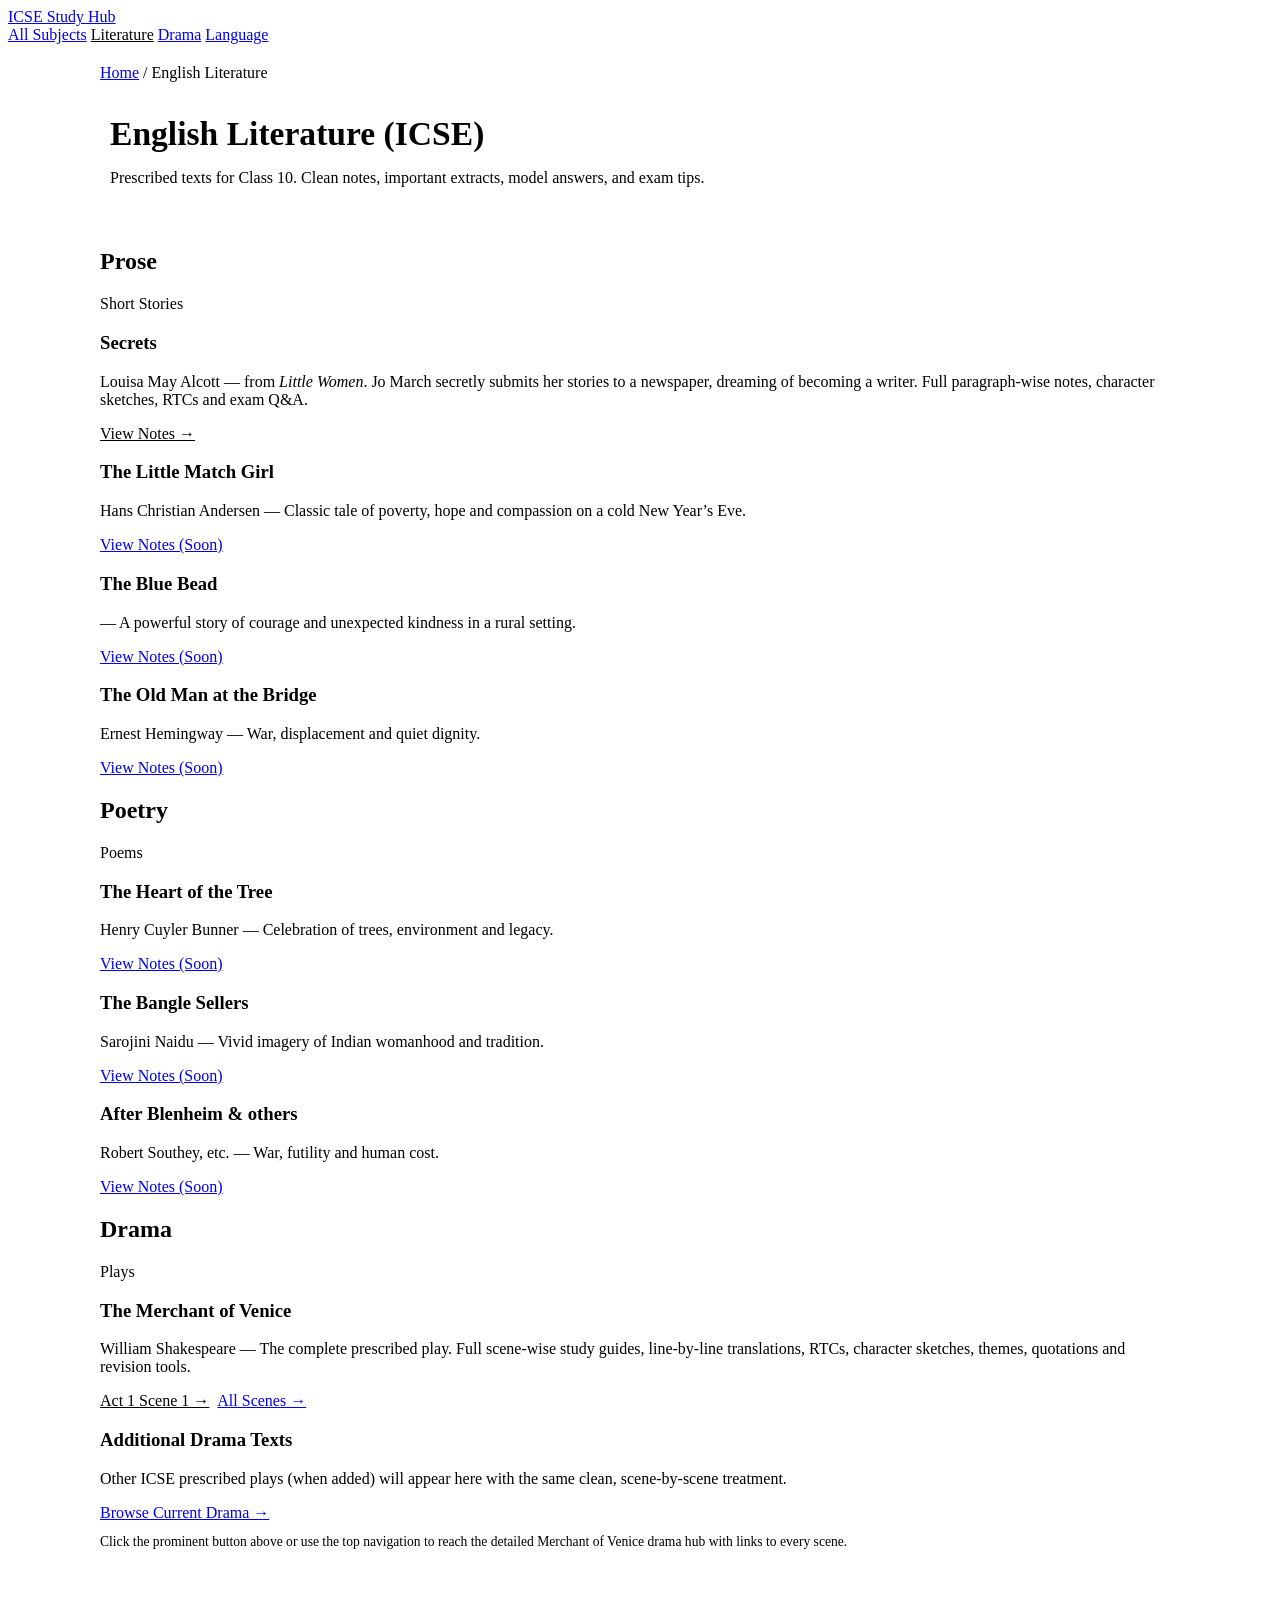
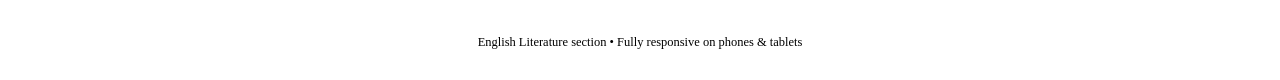
==== literature.html @ 22d66a33 "Changes 	modified:   literature.html 	new file:   secret/materials.md 	new file:   secrets.html" ====
<!DOCTYPE html>
<html lang="en">
<head>
  <meta charset="UTF-8">
  <meta name="viewport" content="width=device-width, initial-scale=1.0">
  <title>English Literature • ICSE Study Hub</title>
  <link rel="stylesheet" href="styles.css">
  <link rel="preconnect" href="https://fonts.googleapis.com">
  <link rel="preconnect" href="https://fonts.gstatic.com" crossorigin>
  <link href="https://fonts.googleapis.com/css2?family=Literata:opsz,wght@7..72,400;7..72,500;7..72,600;7..72,700&family=Playfair+Display:ital,wght@0,400;0,600;0,700;1,400&display=swap" rel="stylesheet">
</head>
<body>
  <nav class="top-nav">
    <a href="index.html" class="brand">ICSE Study Hub</a>
    <div class="links">
      <a href="index.html">All Subjects</a>
      <a href="literature.html" style="color:var(--color-primary);">Literature</a>
      <a href="drama.html">Drama</a>
      <a href="language.html">Language</a>
    </div>
  </nav>

  <main style="max-width:1080px;margin:0 auto;padding:20px 20px 50px;">
    <div class="breadcrumbs">
      <a href="index.html">Home</a> <span class="sep">/</span> <span>English Literature</span>
    </div>

    <div class="hub-hero" style="padding:10px 10px 26px;text-align:left;">
      <h1 style="font-size:2.1rem;margin-bottom:4px;">English Literature (ICSE)</h1>
      <p style="max-width:620px;">Prescribed texts for Class 10. Clean notes, important extracts, model answers, and exam tips.</p>
    </div>

    <!-- PROSE -->
    <section id="prose" class="lit-section">
      <div class="section-header">
        <h2 class="section-title">Prose</h2>
        <span class="section-badge">Short Stories</span>
      </div>
      <div class="lit-grid">
        <div class="lit-card" style="border-color:var(--color-primary); box-shadow: 0 4px 14px -2px rgba(var(--color-primary-rgb),0.12);">
          <h3>Secrets</h3>
          <p>Louisa May Alcott — from <em>Little Women</em>. Jo March secretly submits her stories to a newspaper, dreaming of becoming a writer. Full paragraph-wise notes, character sketches, RTCs and exam Q&amp;A.</p>
          <a href="secrets.html" class="action" style="background:var(--color-primary);color:var(--text-inverse);">View Notes →</a>
        </div>
        <div class="lit-card">
          <h3>The Little Match Girl</h3>
          <p>Hans Christian Andersen — Classic tale of poverty, hope and compassion on a cold New Year’s Eve.</p>
          <a href="#" class="action" onclick="alert('Prose notes coming soon. The structure is ready for fast addition of extracts, Q&amp;A and themes.'); return false;">View Notes (Soon)</a>
        </div>
        <div class="lit-card">
          <h3>The Blue Bead</h3>
          <p>— A powerful story of courage and unexpected kindness in a rural setting.</p>
          <a href="#" class="action" onclick="alert('Prose notes coming soon.'); return false;">View Notes (Soon)</a>
        </div>
        <div class="lit-card">
          <h3>The Old Man at the Bridge</h3>
          <p>Ernest Hemingway — War, displacement and quiet dignity.</p>
          <a href="#" class="action" onclick="alert('Prose notes coming soon.'); return false;">View Notes (Soon)</a>
        </div>
      </div>
    </section>

    <!-- POETRY -->
    <section id="poetry" class="lit-section">
      <div class="section-header">
        <h2 class="section-title">Poetry</h2>
        <span class="section-badge">Poems</span>
      </div>
      <div class="lit-grid">
        <div class="lit-card">
          <h3>The Heart of the Tree</h3>
          <p>Henry Cuyler Bunner — Celebration of trees, environment and legacy.</p>
          <a href="#" class="action" onclick="alert('Poetry notes (line-by-line + central idea + devices) coming soon.'); return false;">View Notes (Soon)</a>
        </div>
        <div class="lit-card">
          <h3>The Bangle Sellers</h3>
          <p>Sarojini Naidu — Vivid imagery of Indian womanhood and tradition.</p>
          <a href="#" class="action" onclick="alert('Poetry notes coming soon.'); return false;">View Notes (Soon)</a>
        </div>
        <div class="lit-card">
          <h3>After Blenheim &amp; others</h3>
          <p>Robert Southey, etc. — War, futility and human cost.</p>
          <a href="#" class="action" onclick="alert('More poems will be added.'); return false;">View Notes (Soon)</a>
        </div>
      </div>
    </section>

    <!-- DRAMA -->
    <section id="drama" class="lit-section">
      <div class="section-header">
        <h2 class="section-title">Drama</h2>
        <span class="section-badge">Plays</span>
      </div>

      <div class="lit-grid">
        <div class="lit-card" style="border-color:var(--color-primary); box-shadow: 0 4px 14px -2px rgba(var(--color-primary-rgb),0.12);">
          <h3>The Merchant of Venice</h3>
          <p>William Shakespeare — The complete prescribed play. Full scene-wise study guides, line-by-line translations, RTCs, character sketches, themes, quotations and revision tools.</p>
          <div style="display:flex;flex-wrap:wrap;gap:8px;margin-top:4px;">
            <a href="act1-scene1.html" class="action" style="background:var(--color-primary);color:var(--text-inverse);">Act 1 Scene 1 →</a>
            <a href="drama.html" class="action">All Scenes →</a>
          </div>
        </div>

        <div class="lit-card">
          <h3>Additional Drama Texts</h3>
          <p>Other ICSE prescribed plays (when added) will appear here with the same clean, scene-by-scene treatment.</p>
          <a href="drama.html" class="action">Browse Current Drama →</a>
        </div>
      </div>

      <p style="margin-top:12px;font-size:0.85rem;color:var(--text-muted);">Click the prominent button above or use the top navigation to reach the detailed Merchant of Venice drama hub with links to every scene.</p>
    </section>
  </main>

  <footer style="text-align:center;padding:22px 20px;border-top:1px solid var(--border-color);color:var(--text-muted);font-size:0.78rem;">
    English Literature section • Fully responsive on phones &amp; tablets
  </footer>

  <script src="app.js"></script>
</body>
</html>
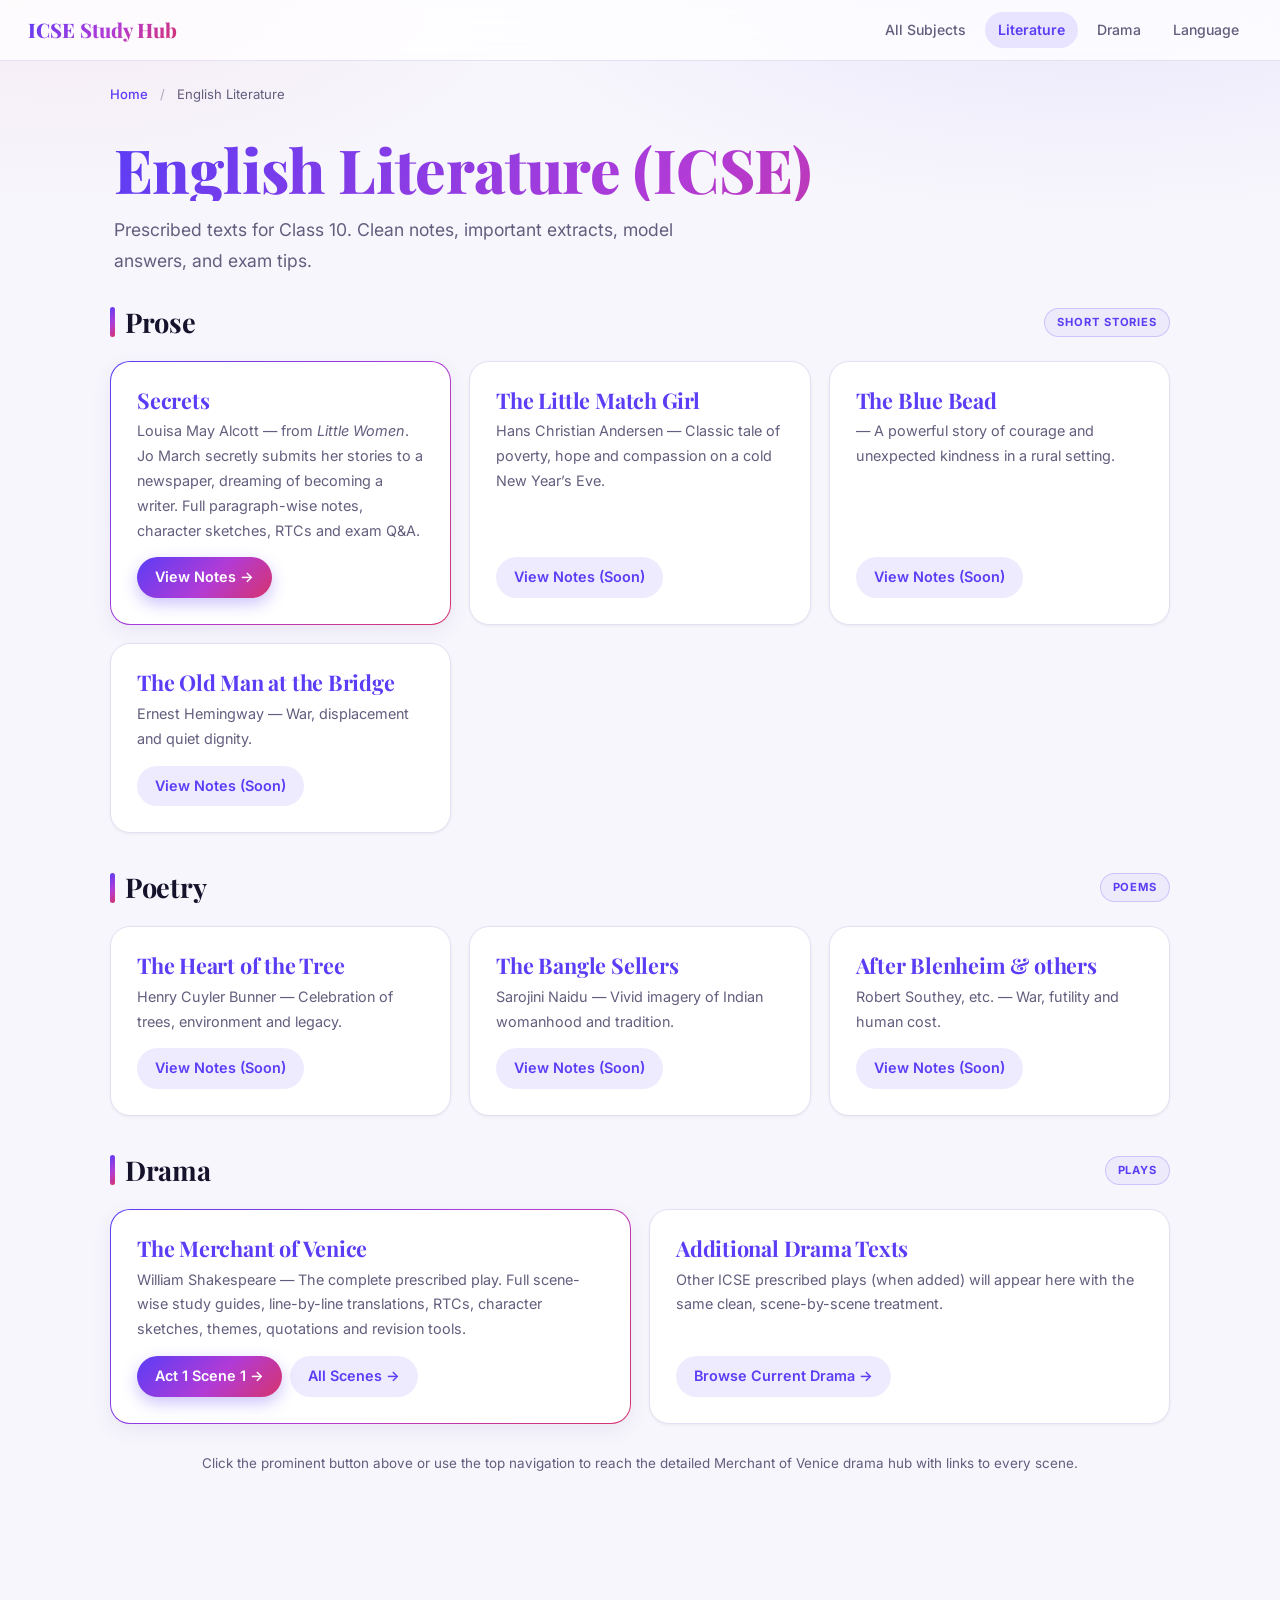
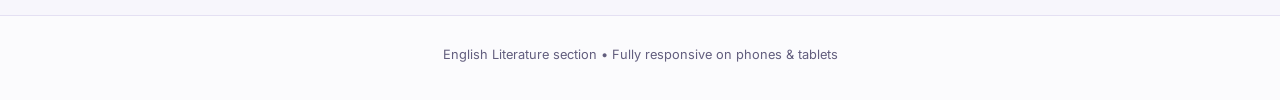
==== commit d69eba98: "Changes 	modified:   drama.html 	modified:   index.html 	modified:   literature.html 	modified:   st" ====
--- a/literature.html
+++ b/literature.html
@@ -14,20 +14,20 @@
     <a href="index.html" class="brand">ICSE Study Hub</a>
     <div class="links">
       <a href="index.html">All Subjects</a>
-      <a href="literature.html" style="color:var(--color-primary);">Literature</a>
+      <a href="literature.html" class="active">Literature</a>
       <a href="drama.html">Drama</a>
       <a href="language.html">Language</a>
     </div>
   </nav>
 
-  <main style="max-width:1080px;margin:0 auto;padding:20px 20px 50px;">
+  <main class="page-main">
     <div class="breadcrumbs">
       <a href="index.html">Home</a> <span class="sep">/</span> <span>English Literature</span>
     </div>
 
-    <div class="hub-hero" style="padding:10px 10px 26px;text-align:left;">
-      <h1 style="font-size:2.1rem;margin-bottom:4px;">English Literature (ICSE)</h1>
-      <p style="max-width:620px;">Prescribed texts for Class 10. Clean notes, important extracts, model answers, and exam tips.</p>
+    <div class="hub-hero left">
+      <h1>English Literature (ICSE)</h1>
+      <p>Prescribed texts for Class 10. Clean notes, important extracts, model answers, and exam tips.</p>
     </div>
 
     <!-- PROSE -->
@@ -37,10 +37,10 @@
         <span class="section-badge">Short Stories</span>
       </div>
       <div class="lit-grid">
-        <div class="lit-card" style="border-color:var(--color-primary); box-shadow: 0 4px 14px -2px rgba(var(--color-primary-rgb),0.12);">
+        <div class="lit-card featured">
           <h3>Secrets</h3>
           <p>Louisa May Alcott — from <em>Little Women</em>. Jo March secretly submits her stories to a newspaper, dreaming of becoming a writer. Full paragraph-wise notes, character sketches, RTCs and exam Q&amp;A.</p>
-          <a href="secrets.html" class="action" style="background:var(--color-primary);color:var(--text-inverse);">View Notes →</a>
+          <a href="secrets.html" class="action primary">View Notes →</a>
         </div>
         <div class="lit-card">
           <h3>The Little Match Girl</h3>
@@ -93,11 +93,11 @@
       </div>
 
       <div class="lit-grid">
-        <div class="lit-card" style="border-color:var(--color-primary); box-shadow: 0 4px 14px -2px rgba(var(--color-primary-rgb),0.12);">
+        <div class="lit-card featured">
           <h3>The Merchant of Venice</h3>
           <p>William Shakespeare — The complete prescribed play. Full scene-wise study guides, line-by-line translations, RTCs, character sketches, themes, quotations and revision tools.</p>
-          <div style="display:flex;flex-wrap:wrap;gap:8px;margin-top:4px;">
-            <a href="act1-scene1.html" class="action" style="background:var(--color-primary);color:var(--text-inverse);">Act 1 Scene 1 →</a>
+          <div class="lit-actions">
+            <a href="act1-scene1.html" class="action primary">Act 1 Scene 1 →</a>
             <a href="drama.html" class="action">All Scenes →</a>
           </div>
         </div>
@@ -109,11 +109,11 @@
         </div>
       </div>
 
-      <p style="margin-top:12px;font-size:0.85rem;color:var(--text-muted);">Click the prominent button above or use the top navigation to reach the detailed Merchant of Venice drama hub with links to every scene.</p>
+      <p class="fine-print">Click the prominent button above or use the top navigation to reach the detailed Merchant of Venice drama hub with links to every scene.</p>
     </section>
   </main>
 
-  <footer style="text-align:center;padding:22px 20px;border-top:1px solid var(--border-color);color:var(--text-muted);font-size:0.78rem;">
+  <footer class="site-footer">
     English Literature section • Fully responsive on phones &amp; tablets
   </footer>
 
--- a/styles.css
+++ b/styles.css
@@ -0,0 +1,2335 @@
+@import url("https://fonts.googleapis.com/css2?family=Inter:wght@400;500;600;700;800&family=Playfair+Display:ital,wght@0,600;0,700;0,800;1,500&display=swap");
+
+/* ============================================
+   ICSE STUDY HUB - Shared Design System
+   Mobile + Tablet First Responsive
+   ============================================ */
+
+:root {
+  /* Jazz Theme (Default) — ink + electric indigo, magenta & amber accents */
+  --bg-app: #f7f6fc;
+  --bg-sidebar: #ffffff;
+  --bg-card: #ffffff;
+  --bg-card-hover: #f1eefc;
+  --bg-input: #ffffff;
+
+  --color-primary: #5b3df5;
+  --color-primary-rgb: 91, 61, 245;
+  --color-secondary: #d6336c;
+  --color-secondary-rgb: 214, 51, 108;
+  --color-accent: #f59e0b;
+  --color-success: #10b981;
+  --color-danger: #ef4444;
+
+  --text-main: #15122b;
+  --text-muted: #625e7e;
+  --text-inverse: #ffffff;
+
+  --border-color: #e4e0f3;
+  --border-focus: #5b3df5;
+  --tag-bg: rgba(91, 61, 245, 0.06);
+  --hero-gradient-1: #5b3df5;
+  --hero-gradient-2: #d6336c;
+  --hero-gradient-3: #f59e0b;
+  --brand-gradient: linear-gradient(135deg, #5b3df5 0%, #b23bd6 55%, #d6336c 100%);
+  --video-bg: #000000;
+
+  --shadow-sm: 0 1px 3px rgba(21, 18, 43, 0.06);
+  --shadow-md: 0 6px 20px rgba(60, 40, 140, 0.08);
+  --shadow-lg: 0 18px 40px rgba(60, 40, 140, 0.16);
+  --transition-base: all 0.25s cubic-bezier(0.4, 0, 0.2, 1);
+
+  --font-serif: 'Playfair Display', Georgia, 'Times New Roman', serif;
+  --font-sans: 'Inter', -apple-system, BlinkMacSystemFont, 'Segoe UI', Roboto, Helvetica, Arial, sans-serif;
+}
+
+/* Dark Theme (optional toggle) */
+body.dark-theme {
+  --bg-app: #0d0b1e;
+  --bg-sidebar: #13102b;
+  --bg-card: #17133a;
+  --bg-card-hover: #211c4d;
+  --bg-input: #0d0b1e;
+
+  --color-primary: #a78bfa;
+  --color-primary-rgb: 167, 139, 250;
+  --color-secondary: #f472b6;
+  --color-secondary-rgb: 244, 114, 182;
+  --color-accent: #fbbf24;
+  --color-success: #34d399;
+  --color-danger: #f87171;
+
+  --text-main: #f1eeff;
+  --text-muted: #a49fc4;
+  --text-inverse: #0d0b1e;
+
+  --border-color: #2c2660;
+  --border-focus: #a78bfa;
+  --tag-bg: rgba(167, 139, 250, 0.08);
+  --hero-gradient-1: #a78bfa;
+  --hero-gradient-2: #f472b6;
+  --hero-gradient-3: #fbbf24;
+  --brand-gradient: linear-gradient(135deg, #8b5cf6 0%, #d946ef 55%, #f472b6 100%);
+  --video-bg: #05040f;
+
+  --shadow-md: 0 6px 22px rgba(0, 0, 0, 0.35);
+  --shadow-lg: 0 18px 44px rgba(0, 0, 0, 0.5);
+}
+
+/* Paperwhite reading refinements (light mode) */
+body:not(.dark-theme) {
+  line-height: 1.72;
+  -webkit-font-smoothing: antialiased;
+  text-rendering: optimizeLegibility;
+}
+
+body:not(.dark-theme) .hero-banner {
+  background: var(--bg-card);
+  box-shadow: none;
+}
+
+body:not(.dark-theme) .hero-banner h1,
+body:not(.dark-theme) .hub-hero h1 {
+  background: none !important;
+  -webkit-text-fill-color: var(--text-main) !important;
+  color: var(--text-main) !important;
+}
+
+body:not(.dark-theme) .card {
+  box-shadow: none;
+}
+
+body:not(.dark-theme) .card:hover {
+  transform: none;
+  box-shadow: none;
+  border-color: var(--border-color);
+}
+
+body:not(.dark-theme) .qa-answer {
+  border-left-color: rgba(var(--color-primary-rgb), 0.35);
+}
+
+body:not(.dark-theme) .analysis-box {
+  background-color: var(--tag-bg);
+  border-color: var(--border-color);
+}
+
+body:not(.dark-theme) .analysis-title {
+  color: var(--color-primary);
+}
+
+body:not(.dark-theme) .progress-bar-fill {
+  background: var(--color-primary);
+}
+
+body:not(.dark-theme) mark.search-match {
+  background: rgba(var(--color-primary-rgb), 0.18);
+  color: var(--text-main);
+  padding: 0 2px;
+  border-radius: 2px;
+}
+
+body:not(.dark-theme) .theme-card:hover,
+body:not(.dark-theme) .subject-card:hover,
+body:not(.dark-theme) .lit-card:hover {
+  transform: none;
+  box-shadow: none;
+  border-color: rgba(var(--color-primary-rgb), 0.35);
+}
+
+/* BASE LAYOUT */
+*, *::before, *::after {
+  box-sizing: border-box;
+}
+
+* {
+  margin: 0;
+  padding: 0;
+}
+
+html, body {
+  scroll-behavior: smooth;
+}
+
+body {
+  background-color: var(--bg-app);
+  color: var(--text-main);
+  font-family: var(--font-sans);
+  line-height: 1.6;
+  min-height: 100vh;
+  transition: var(--transition-base);
+  overflow-x: hidden;
+}
+
+/* TYPOGRAPHY */
+h1, h2, h3, h4 {
+  font-family: var(--font-serif);
+  line-height: 1.2;
+}
+
+/* SIDEBAR (used on content-heavy pages) */
+aside {
+  width: 280px;
+  background-color: var(--bg-sidebar);
+  border-right: 1px solid var(--border-color);
+  display: flex;
+  flex-direction: column;
+  position: fixed;
+  top: 0;
+  bottom: 0;
+  left: 0;
+  z-index: 100;
+  transition: transform 0.3s ease, box-shadow 0.3s ease;
+}
+
+.sidebar-header {
+  padding: 20px 20px;
+  border-bottom: 1px solid var(--border-color);
+  display: flex;
+  flex-direction: column;
+  gap: 6px;
+}
+
+.sidebar-brand {
+  font-family: var(--font-serif);
+  font-size: 1.15rem;
+  font-weight: 700;
+  color: var(--color-primary);
+  text-decoration: none;
+  display: flex;
+  align-items: center;
+  gap: 8px;
+}
+
+.sidebar-subtitle {
+  font-size: 0.7rem;
+  text-transform: uppercase;
+  letter-spacing: 0.06em;
+  color: var(--text-muted);
+  font-weight: 600;
+}
+
+.nav-list {
+  list-style: none;
+  padding: 14px;
+  display: flex;
+  flex-direction: column;
+  gap: 3px;
+  overflow-y: auto;
+  flex: 1;
+}
+
+.nav-item a {
+  display: flex;
+  align-items: center;
+  gap: 11px;
+  padding: 10px 12px;
+  border-radius: 8px;
+  color: var(--text-muted);
+  text-decoration: none;
+  font-size: 0.88rem;
+  font-weight: 500;
+  transition: var(--transition-base);
+}
+
+.nav-item a:hover {
+  background-color: var(--bg-card-hover);
+  color: var(--text-main);
+}
+
+.nav-item.active a {
+  background-color: rgba(var(--color-primary-rgb), 0.14);
+  color: var(--color-primary);
+  font-weight: 600;
+}
+
+.nav-icon {
+  width: 17px;
+  height: 17px;
+  stroke-width: 2;
+  flex-shrink: 0;
+}
+
+/* MAIN CONTENT AREA */
+.app-container {
+  margin-left: 280px;
+  flex: 1;
+  display: flex;
+  flex-direction: column;
+  min-width: 0;
+}
+
+header {
+  position: sticky;
+  top: 0;
+  background-color: var(--bg-app);
+  backdrop-filter: blur(12px);
+  -webkit-backdrop-filter: blur(12px);
+  border-bottom: 1px solid var(--border-color);
+  padding: 14px 28px;
+  display: flex;
+  justify-content: space-between;
+  align-items: center;
+  z-index: 90;
+  transition: var(--transition-base);
+}
+
+.header-actions {
+  display: flex;
+  align-items: center;
+  gap: 14px;
+  width: 100%;
+  max-width: 820px;
+}
+
+.search-box {
+  position: relative;
+  flex: 1;
+}
+
+.search-input {
+  width: 100%;
+  padding: 9px 14px 9px 38px;
+  border-radius: 8px;
+  border: 1px solid var(--border-color);
+  background-color: var(--bg-input);
+  color: var(--text-main);
+  font-family: var(--font-sans);
+  font-size: 0.88rem;
+  outline: none;
+  transition: var(--transition-base);
+}
+
+.search-input:focus {
+  border-color: var(--border-focus);
+  box-shadow: 0 0 0 2px rgba(var(--color-primary-rgb), 0.18);
+}
+
+.search-icon {
+  position: absolute;
+  left: 12px;
+  top: 50%;
+  transform: translateY(-50%);
+  width: 15px;
+  height: 15px;
+  color: var(--text-muted);
+  pointer-events: none;
+}
+
+.header-controls {
+  display: flex;
+  gap: 6px;
+  align-items: center;
+}
+
+.btn-control {
+  background-color: var(--bg-card);
+  border: 1px solid var(--border-color);
+  color: var(--text-main);
+  border-radius: 8px;
+  width: 38px;
+  height: 38px;
+  display: flex;
+  align-items: center;
+  justify-content: center;
+  cursor: pointer;
+  transition: var(--transition-base);
+  position: relative;
+}
+
+.btn-control:hover {
+  background-color: var(--bg-card-hover);
+  border-color: var(--color-primary);
+  color: var(--color-primary);
+}
+
+.btn-control svg {
+  width: 19px;
+  height: 19px;
+}
+
+main {
+  padding: 28px 32px;
+  max-width: 1080px;
+  margin: 0 auto;
+  width: 100%;
+}
+
+section {
+  margin-bottom: 52px;
+  scroll-margin-top: 90px;
+}
+
+.section-header {
+  margin-bottom: 18px;
+  border-bottom: 2px solid var(--border-color);
+  padding-bottom: 9px;
+  display: flex;
+  justify-content: space-between;
+  align-items: flex-end;
+  flex-wrap: wrap;
+  gap: 8px;
+}
+
+.section-title {
+  font-family: var(--font-serif);
+  font-size: 1.55rem;
+  font-weight: 700;
+  color: var(--text-main);
+  display: flex;
+  align-items: center;
+  gap: 10px;
+}
+
+.section-badge {
+  font-size: 0.7rem;
+  text-transform: uppercase;
+  letter-spacing: 0.05em;
+  background: rgba(var(--color-primary-rgb), 0.13);
+  color: var(--color-primary);
+  padding: 3px 9px;
+  border-radius: 9999px;
+  font-weight: 700;
+  white-space: nowrap;
+}
+
+/* CARDS & LAYOUT BLOCKS */
+.card {
+  background-color: var(--bg-card);
+  border: 1px solid var(--border-color);
+  border-radius: 18px;
+  padding: 22px;
+  margin-bottom: 18px;
+  box-shadow: var(--shadow-md);
+  transition: var(--transition-base);
+}
+
+.card:hover {
+  box-shadow: var(--shadow-lg);
+  transform: translateY(-1px);
+  border-color: rgba(var(--color-primary-rgb), 0.28);
+}
+
+/* HERO BANNER */
+.hero-banner {
+  background: linear-gradient(135deg, rgba(var(--color-primary-rgb), 0.1), rgba(var(--color-secondary-rgb), 0.08));
+  border: 1px solid var(--border-color);
+  border-radius: 20px;
+  padding: 38px 28px;
+  text-align: center;
+  margin-bottom: 32px;
+  box-shadow: var(--shadow-lg);
+}
+
+body.dark-theme .hero-banner {
+  background: linear-gradient(135deg, rgba(49, 46, 129, 0.25), rgba(26, 35, 50, 0.5));
+}
+
+.hero-banner h1 {
+  font-family: var(--font-serif);
+  font-size: 2.65rem;
+  margin-bottom: 8px;
+  background: linear-gradient(90deg, var(--hero-gradient-1), var(--hero-gradient-2), var(--hero-gradient-3));
+  -webkit-background-clip: text;
+  -webkit-text-fill-color: transparent;
+  background-clip: text;
+  line-height: 1.15;
+}
+
+.hero-banner p {
+  font-size: 1.05rem;
+  color: var(--text-muted);
+  max-width: 560px;
+  margin: 0 auto;
+}
+
+.hero-meta {
+  display: flex;
+  justify-content: center;
+  gap: 16px;
+  margin-top: 18px;
+  flex-wrap: wrap;
+}
+
+.meta-tag {
+  background: var(--tag-bg);
+  border: 1px solid var(--border-color);
+  padding: 5px 13px;
+  border-radius: 9999px;
+  font-size: 0.82rem;
+  display: flex;
+  align-items: center;
+  gap: 6px;
+  color: var(--text-muted);
+}
+
+.meta-tag strong { color: var(--text-main); }
+
+/* BREADCRUMBS */
+.breadcrumbs {
+  display: flex;
+  align-items: center;
+  gap: 6px;
+  font-size: 0.82rem;
+  color: var(--text-muted);
+  margin-bottom: 16px;
+  flex-wrap: wrap;
+}
+
+.breadcrumbs a {
+  color: var(--text-muted);
+  text-decoration: none;
+  transition: color 0.2s;
+}
+
+.breadcrumbs a:hover {
+  color: var(--color-primary);
+}
+
+.breadcrumbs .sep { opacity: 0.6; }
+
+/* RTC LAYOUT */
+.rtc-layout {
+  display: grid;
+  grid-template-columns: 1.05fr 1.95fr;
+  gap: 20px;
+  margin-bottom: 24px;
+}
+
+/* EXTRACT / QUOTE BOX */
+.extract-scroll {
+  background: linear-gradient(135deg, rgba(var(--color-primary-rgb), 0.04), rgba(var(--color-primary-rgb), 0.07));
+  border: 1px dashed rgba(var(--color-primary-rgb), 0.38);
+  border-radius: 11px;
+  padding: 18px;
+  position: relative;
+}
+
+.extract-scroll::before {
+  content: '';
+  position: absolute;
+  top: 0; bottom: 0; left: 0;
+  width: 3.5px;
+  background: var(--color-primary);
+  border-top-left-radius: 11px;
+  border-bottom-left-radius: 11px;
+}
+
+.speaker-badge {
+  background: var(--color-primary);
+  color: var(--text-inverse);
+  font-size: 0.68rem;
+  font-weight: 700;
+  padding: 1px 7px;
+  border-radius: 4px;
+  display: inline-block;
+  margin-bottom: 9px;
+  letter-spacing: 0.04em;
+}
+
+.quote-content {
+  font-family: var(--font-serif);
+  font-size: 1.02rem;
+  font-style: italic;
+  color: var(--text-main);
+  white-space: pre-line;
+  line-height: 1.55;
+}
+
+/* Q&A CARDS */
+.qa-group {
+  display: flex;
+  flex-direction: column;
+  gap: 12px;
+}
+
+.qa-card {
+  border: 1px solid var(--border-color);
+  border-radius: 10px;
+  background-color: var(--bg-card);
+  overflow: hidden;
+  transition: var(--transition-base);
+}
+
+.qa-header {
+  padding: 13px 16px;
+  display: flex;
+  justify-content: space-between;
+  align-items: center;
+  cursor: pointer;
+  user-select: none;
+  background-color: rgba(255, 255, 255, 0.01);
+  transition: var(--transition-base);
+}
+
+.qa-header:hover { background-color: var(--bg-card-hover); }
+
+.qa-question {
+  font-weight: 600;
+  font-size: 0.9rem;
+  display: flex;
+  align-items: flex-start;
+  gap: 9px;
+  padding-right: 8px;
+}
+
+.qa-label {
+  color: var(--color-primary);
+  font-weight: 700;
+  min-width: 17px;
+}
+
+.qa-toggle-icon {
+  width: 16px;
+  height: 16px;
+  flex-shrink: 0;
+  transition: transform 0.3s ease;
+  color: var(--text-muted);
+}
+
+.qa-card.open .qa-toggle-icon {
+  transform: rotate(180deg);
+  color: var(--color-primary);
+}
+
+.qa-answer-container {
+  max-height: 0;
+  overflow: hidden;
+  transition: max-height 0.32s cubic-bezier(0.4, 0, 0.2, 1);
+  border-top: 0px solid var(--border-color);
+}
+
+.qa-card.open .qa-answer-container {
+  max-height: 620px;
+  border-top-width: 1px;
+}
+
+.qa-answer {
+  padding: 15px 16px;
+  font-size: 0.9rem;
+  color: var(--text-main);
+  background-color: var(--tag-bg);
+  border-left: 3px solid var(--color-success);
+}
+
+/* ANALYSIS BOX */
+.analysis-box {
+  margin-top: 14px;
+  background-color: rgba(var(--color-secondary-rgb), 0.06);
+  border: 1px solid rgba(var(--color-secondary-rgb), 0.18);
+  border-radius: 10px;
+  padding: 15px 17px;
+}
+
+.analysis-title {
+  font-family: var(--font-serif);
+  font-size: 0.98rem;
+  font-weight: 600;
+  color: var(--color-secondary);
+  margin-bottom: 6px;
+  display: flex;
+  align-items: center;
+  gap: 6px;
+}
+
+.analysis-text {
+  font-size: 0.86rem;
+  color: var(--text-muted);
+  line-height: 1.55;
+}
+
+.analysis-text.overview-rich p {
+  font-size: 0.9rem;
+  line-height: 1.7;
+  color: var(--text-muted);
+}
+
+.analysis-text.overview-rich p + p {
+  margin-top: 12px;
+}
+
+/* TABLES */
+.table-responsive {
+  overflow-x: auto;
+  margin-top: 12px;
+  border-radius: 10px;
+  border: 1px solid var(--border-color);
+}
+
+.custom-table {
+  width: 100%;
+  border-collapse: collapse;
+  text-align: left;
+  font-size: 0.9rem;
+}
+
+.custom-table th {
+  background-color: var(--bg-sidebar);
+  padding: 12px 14px;
+  font-weight: 600;
+  border-bottom: 2px solid var(--border-color);
+  color: var(--color-primary);
+  white-space: nowrap;
+}
+
+.custom-table td {
+  padding: 11px 14px;
+  border-bottom: 1px solid var(--border-color);
+  vertical-align: top;
+}
+
+.custom-table tr:last-child td { border-bottom: none; }
+.custom-table tbody tr:hover { background-color: var(--bg-card-hover); }
+
+.aspect-badge { font-weight: 600; color: var(--text-main); }
+
+/* CHARACTER PROFILES */
+.character-container {
+  display: grid;
+  grid-template-columns: 1fr 1fr;
+  gap: 22px;
+  margin-top: 12px;
+}
+
+.char-profile {
+  background: var(--bg-card);
+  border: 1px solid var(--border-color);
+  border-radius: 14px;
+  overflow: hidden;
+  display: flex;
+  flex-direction: column;
+  box-shadow: var(--shadow-md);
+}
+
+.char-header {
+  padding: 18px;
+  background: linear-gradient(135deg, rgba(var(--color-primary-rgb), 0.09), rgba(var(--color-primary-rgb), 0.01));
+  border-bottom: 1px solid var(--border-color);
+  display: flex;
+  align-items: center;
+  gap: 13px;
+}
+
+.char-avatar {
+  width: 46px;
+  height: 46px;
+  border-radius: 50%;
+  background-color: rgba(var(--color-primary-rgb), 0.18);
+  border: 2px solid var(--color-primary);
+  display: flex;
+  align-items: center;
+  justify-content: center;
+  font-family: var(--font-serif);
+  font-size: 1.35rem;
+  font-weight: bold;
+  color: var(--color-primary);
+  flex-shrink: 0;
+}
+
+.char-title {
+  font-family: var(--font-serif);
+  font-size: 1.22rem;
+  font-weight: 700;
+}
+
+.char-subtitle {
+  font-size: 0.68rem;
+  color: var(--text-muted);
+  text-transform: uppercase;
+  letter-spacing: 0.05em;
+}
+
+.char-body {
+  padding: 17px 18px;
+  flex: 1;
+  display: flex;
+  flex-direction: column;
+  gap: 12px;
+}
+
+.trait-list {
+  display: flex;
+  flex-wrap: wrap;
+  gap: 5px;
+}
+
+.trait-tag {
+  background: var(--tag-bg);
+  border: 1px solid var(--border-color);
+  padding: 2px 8px;
+  border-radius: 5px;
+  font-size: 0.74rem;
+  font-weight: 500;
+}
+
+.char-desc {
+  font-size: 0.88rem;
+  color: var(--text-main);
+  line-height: 1.55;
+}
+
+/* THEMES GRID */
+.themes-grid {
+  display: grid;
+  grid-template-columns: repeat(auto-fill, minmax(240px, 1fr));
+  gap: 16px;
+  margin-top: 12px;
+}
+
+.theme-card {
+  padding: 18px;
+  border-radius: 13px;
+  background-color: var(--bg-card);
+  border: 1px solid var(--border-color);
+  transition: var(--transition-base);
+}
+
+.theme-card:hover {
+  border-color: var(--color-secondary);
+  transform: translateY(-3px);
+}
+
+.theme-icon-container {
+  width: 38px;
+  height: 38px;
+  border-radius: 9px;
+  background-color: rgba(var(--color-primary-rgb), 0.1);
+  border: 1px solid rgba(var(--color-primary-rgb), 0.2);
+  display: flex;
+  align-items: center;
+  justify-content: center;
+  margin-bottom: 12px;
+  color: var(--color-secondary);
+}
+
+.theme-title {
+  font-family: var(--font-serif);
+  font-size: 1.08rem;
+  font-weight: 600;
+  margin-bottom: 6px;
+}
+
+.theme-text {
+  font-size: 0.85rem;
+  color: var(--text-muted);
+  line-height: 1.5;
+}
+
+/* QUOTE CARDS */
+.quote-card {
+  border-left: 4px solid var(--color-primary);
+  padding-left: 18px;
+  margin-bottom: 22px;
+  background: linear-gradient(90deg, rgba(var(--color-primary-rgb), 0.025), transparent);
+}
+
+.quote-text {
+  font-family: var(--font-serif);
+  font-size: 1.1rem;
+  font-style: italic;
+  line-height: 1.45;
+  margin-bottom: 9px;
+  color: var(--text-main);
+}
+
+.quote-analysis-toggle {
+  background: none;
+  border: none;
+  color: var(--color-primary);
+  font-weight: 600;
+  font-size: 0.78rem;
+  cursor: pointer;
+  display: flex;
+  align-items: center;
+  gap: 5px;
+  padding: 0;
+  transition: var(--transition-base);
+}
+
+.quote-analysis-toggle:hover { text-decoration: underline; }
+
+.quote-analysis-container {
+  max-height: 0;
+  overflow: hidden;
+  transition: max-height 0.28s ease;
+}
+
+.quote-analysis-container.open { max-height: 240px; }
+
+/* LINE-BY-LINE STUDY (scene pages) */
+.lit-section-block {
+  margin-bottom: 16px;
+  border: 1px solid var(--border-color);
+  border-radius: 12px;
+  overflow: hidden;
+  background: var(--bg-card);
+  transition: var(--transition-base);
+}
+
+.section-header-row {
+  display: flex;
+  align-items: stretch;
+  gap: 0;
+  border-bottom: 1px solid transparent;
+}
+
+.read-aloud-controls {
+  display: flex;
+  align-items: center;
+  gap: 4px;
+  padding: 8px 12px 8px 0;
+  flex-shrink: 0;
+  border-left: 1px solid var(--border-color);
+  background: linear-gradient(135deg, rgba(var(--color-primary-rgb), 0.04), transparent);
+}
+
+.read-btn {
+  display: inline-flex;
+  align-items: center;
+  gap: 4px;
+  padding: 5px 8px;
+  font-size: 0.68rem;
+  font-weight: 600;
+  letter-spacing: 0.02em;
+  color: var(--text-muted);
+  background: var(--bg-app);
+  border: 1px solid var(--border-color);
+  border-radius: 6px;
+  cursor: pointer;
+  transition: var(--transition-base);
+  white-space: nowrap;
+}
+
+.read-btn svg {
+  width: 12px;
+  height: 12px;
+  flex-shrink: 0;
+}
+
+.read-btn:hover {
+  color: var(--color-primary);
+  border-color: rgba(var(--color-primary-rgb), 0.45);
+  background: rgba(var(--color-primary-rgb), 0.08);
+}
+
+.read-btn.active {
+  color: var(--color-primary);
+  border-color: var(--color-primary);
+  background: rgba(var(--color-primary-rgb), 0.14);
+}
+
+.read-stop-btn {
+  display: none;
+  align-items: center;
+  justify-content: center;
+  width: 28px;
+  height: 28px;
+  padding: 0;
+  color: var(--color-danger);
+  background: rgba(201, 123, 111, 0.1);
+  border: 1px solid rgba(201, 123, 111, 0.35);
+  border-radius: 6px;
+  cursor: pointer;
+  transition: var(--transition-base);
+}
+
+.read-stop-btn svg {
+  width: 14px;
+  height: 14px;
+}
+
+.read-stop-btn.visible {
+  display: inline-flex;
+}
+
+.read-stop-btn:hover {
+  background: rgba(201, 123, 111, 0.18);
+  border-color: var(--color-danger);
+}
+
+.lit-section-block:hover {
+  border-color: rgba(var(--color-primary-rgb), 0.35);
+  box-shadow: var(--shadow-md);
+}
+
+.section-toggle {
+  flex: 1;
+  min-width: 0;
+  display: flex;
+  align-items: center;
+  justify-content: space-between;
+  gap: 14px;
+  padding: 16px 20px;
+  background: linear-gradient(135deg, rgba(var(--color-primary-rgb), 0.08), transparent);
+  border: none;
+  cursor: pointer;
+  text-align: left;
+  color: var(--text-main);
+  transition: var(--transition-base);
+}
+
+.section-toggle:hover {
+  background: linear-gradient(135deg, rgba(var(--color-primary-rgb), 0.14), transparent);
+}
+
+.section-toggle-text {
+  display: flex;
+  flex-direction: column;
+  gap: 4px;
+  min-width: 0;
+}
+
+.section-num {
+  font-size: 0.68rem;
+  font-weight: 700;
+  text-transform: uppercase;
+  letter-spacing: 0.08em;
+  color: var(--color-primary);
+}
+
+.section-toggle-title {
+  font-family: var(--font-serif);
+  font-size: 1.1rem;
+  font-weight: 600;
+  line-height: 1.3;
+}
+
+.section-toggle-icon {
+  width: 20px;
+  height: 20px;
+  flex-shrink: 0;
+  color: var(--text-muted);
+  transition: transform 0.25s ease;
+}
+
+.section-toggle.collapsed .section-toggle-icon {
+  transform: rotate(-90deg);
+}
+
+.section-body {
+  max-height: 0;
+  overflow: hidden;
+  transition: max-height 0.4s ease;
+}
+
+.section-body.open {
+  max-height: 8000px;
+}
+
+.section-body > .analysis-box,
+.section-body > .line-pairs {
+  padding: 0 20px 20px;
+}
+
+.line-pairs {
+  display: flex;
+  flex-direction: column;
+  gap: 10px;
+}
+
+.line-pair {
+  padding: 14px 16px;
+  border-radius: 9px;
+  border: 1px solid var(--border-color);
+  background: var(--bg-app);
+  transition: var(--transition-base);
+}
+
+.line-pair .speaker-badge {
+  margin-bottom: 8px;
+}
+
+.line-pair .speaker-badge.stage-direction {
+  background: rgba(var(--color-secondary-rgb), 0.14);
+  color: var(--color-secondary);
+}
+
+/* SCENE VIDEO GUIDE */
+.video-guide-card {
+  overflow: hidden;
+}
+
+.video-player-wrap {
+  border-radius: 12px;
+  overflow: hidden;
+  border: 1px solid var(--border-color);
+  background: var(--video-bg);
+  box-shadow: var(--shadow-md);
+}
+
+.scene-video-player {
+  display: block;
+  width: 100%;
+  max-height: 520px;
+  aspect-ratio: 16 / 9;
+  object-fit: contain;
+  background: var(--video-bg);
+}
+
+.line-pair:hover {
+  border-color: rgba(var(--color-primary-rgb), 0.3);
+  background: var(--bg-card-hover);
+}
+
+.line-original {
+  font-family: var(--font-serif);
+  font-size: 1.02rem;
+  font-style: italic;
+  line-height: 1.55;
+  color: var(--text-main);
+  margin-bottom: 8px;
+}
+
+.line-translation {
+  font-size: 0.9rem;
+  line-height: 1.55;
+  color: var(--text-muted);
+  padding-left: 14px;
+  border-left: 3px solid rgba(var(--color-primary-rgb), 0.45);
+}
+
+.quote-analysis {
+  margin-top: 9px;
+  padding: 12px;
+  border-radius: 7px;
+  background-color: var(--bg-card);
+  border: 1px solid var(--border-color);
+  font-size: 0.84rem;
+  color: var(--text-muted);
+}
+
+/* TIPS + CHECKLISTS */
+.tips-layout {
+  display: grid;
+  grid-template-columns: 1fr 1fr;
+  gap: 22px;
+}
+
+.tips-box {
+  border: 1px solid var(--border-color);
+  border-radius: 13px;
+  padding: 18px;
+  background: var(--bg-card);
+}
+
+.tips-list {
+  list-style: none;
+  display: flex;
+  flex-direction: column;
+  gap: 12px;
+}
+
+.tips-item {
+  display: flex;
+  gap: 13px;
+  font-size: 0.88rem;
+}
+
+.tip-number {
+  width: 22px;
+  height: 22px;
+  border-radius: 50%;
+  background-color: rgba(var(--color-primary-rgb), 0.13);
+  color: var(--color-primary);
+  font-weight: 700;
+  display: flex;
+  align-items: center;
+  justify-content: center;
+  flex-shrink: 0;
+  font-size: 0.72rem;
+}
+
+.revision-progress-container { margin-bottom: 14px; }
+
+.progress-bar-bg {
+  background-color: var(--bg-input);
+  border: 1px solid var(--border-color);
+  height: 8px;
+  border-radius: 9999px;
+  overflow: hidden;
+  margin-top: 6px;
+}
+
+.progress-bar-fill {
+  background: linear-gradient(90deg, var(--color-primary), var(--color-success));
+  height: 100%;
+  width: 0%;
+  border-radius: 9999px;
+  transition: width 0.35s cubic-bezier(0.4, 0, 0.2, 1);
+}
+
+.progress-header {
+  display: flex;
+  justify-content: space-between;
+  align-items: center;
+  font-size: 0.8rem;
+  font-weight: 600;
+}
+
+.checklist-container {
+  display: flex;
+  flex-direction: column;
+  gap: 9px;
+  margin-top: 12px;
+}
+
+.checklist-item {
+  display: flex;
+  align-items: center;
+  gap: 10px;
+  cursor: pointer;
+  user-select: none;
+  padding: 8px 11px;
+  border-radius: 7px;
+  border: 1px solid var(--border-color);
+  transition: var(--transition-base);
+}
+
+.checklist-item:hover { background-color: var(--bg-card-hover); }
+
+.checklist-checkbox {
+  appearance: none;
+  -webkit-appearance: none;
+  width: 18px;
+  height: 18px;
+  border: 2px solid var(--text-muted);
+  border-radius: 5px;
+  cursor: pointer;
+  position: relative;
+  transition: var(--transition-base);
+  flex-shrink: 0;
+}
+
+.checklist-checkbox:checked {
+  background-color: var(--color-success);
+  border-color: var(--color-success);
+}
+
+.checklist-checkbox:checked::after {
+  content: '';
+  position: absolute;
+  left: 5px;
+  top: 1px;
+  width: 4px;
+  height: 9px;
+  border: solid var(--text-inverse);
+  border-width: 0 2px 2px 0;
+  transform: rotate(45deg);
+}
+
+.checklist-label {
+  font-size: 0.88rem;
+  transition: var(--transition-base);
+}
+
+.checklist-checkbox:checked + .checklist-label {
+  color: var(--text-muted);
+  text-decoration: line-through;
+}
+
+/* FOOTER */
+footer {
+  border-top: 1px solid var(--border-color);
+  padding: 22px 28px;
+  text-align: center;
+  color: var(--text-muted);
+  font-size: 0.8rem;
+  margin-top: 42px;
+}
+
+/* MOBILE HEADER + HAMBURGER */
+.mobile-header {
+  display: none;
+  position: sticky;
+  top: 0;
+  z-index: 110;
+  background-color: var(--bg-sidebar);
+  border-bottom: 1px solid var(--border-color);
+  padding: 10px 16px;
+  justify-content: space-between;
+  align-items: center;
+}
+
+.menu-toggle-btn {
+  background: none;
+  border: none;
+  color: var(--text-main);
+  cursor: pointer;
+  width: 38px;
+  height: 38px;
+  display: flex;
+  align-items: center;
+  justify-content: center;
+}
+
+.menu-toggle-btn svg { width: 22px; height: 22px; }
+
+/* BACKDROP for mobile drawer */
+.sidebar-backdrop {
+  display: none;
+  position: fixed;
+  inset: 0;
+  background: rgba(0, 0, 0, 0.55);
+  z-index: 95;
+  opacity: 0;
+  transition: opacity 0.25s ease;
+}
+
+.sidebar-backdrop.visible {
+  display: block;
+  opacity: 1;
+}
+
+/* GENERIC HUB / SUBJECT CARDS */
+.hub-hero {
+  text-align: center;
+  padding: 42px 20px 28px;
+}
+
+.hub-hero h1 {
+  font-size: 2.35rem;
+  margin-bottom: 6px;
+}
+
+.hub-hero p {
+  color: var(--text-muted);
+  font-size: 1.02rem;
+  max-width: 460px;
+  margin: 0 auto;
+}
+
+.subject-grid {
+  display: grid;
+  grid-template-columns: repeat(auto-fill, minmax(210px, 1fr));
+  gap: 16px;
+  margin-top: 10px;
+}
+
+.subject-card {
+  background: var(--bg-card);
+  border: 1px solid var(--border-color);
+  border-radius: 14px;
+  padding: 18px 17px;
+  display: flex;
+  flex-direction: column;
+  gap: 8px;
+  text-decoration: none;
+  color: inherit;
+  transition: var(--transition-base);
+}
+
+.subject-card:hover {
+  border-color: var(--color-primary);
+  transform: translateY(-3px);
+  box-shadow: var(--shadow-lg);
+}
+
+.subject-card .icon {
+  font-size: 1.75rem;
+  line-height: 1;
+}
+
+.subject-card .name {
+  font-weight: 700;
+  font-size: 1.02rem;
+  color: var(--text-main);
+}
+
+.subject-card .meta {
+  font-size: 0.78rem;
+  color: var(--text-muted);
+}
+
+.subject-card .cta {
+  margin-top: auto;
+  font-size: 0.82rem;
+  color: var(--color-primary);
+  font-weight: 600;
+  display: inline-flex;
+  align-items: center;
+  gap: 4px;
+}
+
+/* LITERATURE SECTIONS */
+.lit-section {
+  margin-bottom: 38px;
+}
+
+.lit-grid {
+  display: grid;
+  grid-template-columns: repeat(auto-fit, minmax(260px, 1fr));
+  gap: 18px;
+}
+
+.lit-card {
+  background: var(--bg-card);
+  border: 1px solid var(--border-color);
+  border-radius: 14px;
+  padding: 22px;
+  transition: var(--transition-base);
+  display: flex;
+  flex-direction: column;
+}
+
+.lit-card:hover {
+  border-color: var(--color-primary);
+  transform: translateY(-2px);
+}
+
+.lit-card h3 {
+  font-family: var(--font-serif);
+  font-size: 1.3rem;
+  margin-bottom: 6px;
+  color: var(--color-primary);
+}
+
+.lit-card p {
+  color: var(--text-muted);
+  font-size: 0.9rem;
+  flex: 1;
+}
+
+.lit-card .action {
+  margin-top: 14px;
+  align-self: flex-start;
+  padding: 7px 14px;
+  border-radius: 7px;
+  background: rgba(var(--color-primary-rgb), 0.12);
+  color: var(--color-primary);
+  font-weight: 600;
+  font-size: 0.85rem;
+  text-decoration: none;
+  transition: var(--transition-base);
+}
+
+.lit-card .action:hover {
+  background: var(--color-primary);
+  color: var(--text-inverse);
+}
+
+/* DRAMA PAGE - PLAY + SCENE NAV */
+.play-header {
+  display: flex;
+  align-items: center;
+  gap: 16px;
+  margin-bottom: 18px;
+  flex-wrap: wrap;
+}
+
+.play-badge {
+  background: rgba(var(--color-primary-rgb), 0.14);
+  color: var(--color-primary);
+  font-size: 0.7rem;
+  padding: 3px 10px;
+  border-radius: 999px;
+  font-weight: 700;
+  letter-spacing: 0.04em;
+}
+
+.scene-browser {
+  background: var(--bg-card);
+  border: 1px solid var(--border-color);
+  border-radius: 14px;
+  padding: 18px;
+}
+
+.act-group {
+  margin-bottom: 18px;
+}
+
+.act-group:last-child { margin-bottom: 0; }
+
+.act-title {
+  font-family: var(--font-serif);
+  font-size: 1.05rem;
+  color: var(--color-primary);
+  margin-bottom: 8px;
+  display: flex;
+  align-items: center;
+  gap: 8px;
+}
+
+.scene-grid {
+  display: grid;
+  grid-template-columns: repeat(auto-fill, minmax(92px, 1fr));
+  gap: 8px;
+}
+
+.scene-btn {
+  display: flex;
+  align-items: center;
+  justify-content: center;
+  padding: 8px 4px;
+  border-radius: 7px;
+  font-size: 0.82rem;
+  font-weight: 600;
+  border: 1px solid var(--border-color);
+  background: var(--bg-input);
+  color: var(--text-main);
+  text-decoration: none;
+  transition: var(--transition-base);
+  min-height: 38px;
+}
+
+.scene-btn:hover {
+  border-color: var(--color-primary);
+  background: rgba(var(--color-primary-rgb), 0.1);
+  color: var(--color-primary);
+}
+
+.scene-btn.active,
+.scene-btn.current {
+  background: rgba(var(--color-primary-rgb), 0.18);
+  border-color: var(--color-primary);
+  color: var(--color-primary);
+}
+
+.scene-btn.coming-soon {
+  opacity: 0.55;
+  cursor: default;
+}
+
+/* SIMPLE TOP NAV for hub pages */
+.top-nav {
+  display: flex;
+  align-items: center;
+  justify-content: space-between;
+  padding: 14px 24px;
+  border-bottom: 1px solid var(--border-color);
+  background: var(--bg-sidebar);
+  position: sticky;
+  top: 0;
+  z-index: 80;
+}
+
+.top-nav .brand {
+  font-family: var(--font-serif);
+  font-size: 1.15rem;
+  font-weight: 700;
+  color: var(--color-primary);
+  text-decoration: none;
+}
+
+.top-nav .links {
+  display: flex;
+  gap: 18px;
+  font-size: 0.88rem;
+}
+
+.top-nav .links a {
+  color: var(--text-muted);
+  text-decoration: none;
+  transition: color .2s;
+}
+
+.top-nav .links a:hover { color: var(--color-primary); }
+
+/* PRINT STYLES */
+@media print {
+  :root {
+    --bg-app: #ffffff !important;
+    --bg-sidebar: #ffffff !important;
+    --bg-card: #ffffff !important;
+    --bg-card-hover: #ffffff !important;
+    --bg-input: #ffffff !important;
+    --color-primary: #b45309 !important;
+    --color-primary-rgb: 180, 83, 9 !important;
+    --color-secondary: #4338ca !important;
+    --color-success: #047857 !important;
+    --color-danger: #b91c1c !important;
+    --text-main: #000000 !important;
+    --text-muted: #334155 !important;
+    --text-inverse: #ffffff !important;
+    --border-color: #000000 !important;
+    --border-focus: #000000 !important;
+  }
+
+  body {
+    background: #fff !important;
+    color: #000 !important;
+    font-family: Georgia, serif !important;
+  }
+
+  aside, header, .mobile-header, .btn-control, .top-nav, .sidebar-backdrop,
+  .read-aloud-controls, .qa-toggle-icon, .quote-analysis-toggle, .revision-progress-container, .checklist-checkbox {
+    display: none !important;
+  }
+
+  .app-container { margin-left: 0 !important; }
+  main { padding: 0 !important; max-width: 100% !important; }
+
+  .card, .qa-card, .analysis-box, .custom-table, .char-profile, .theme-card, .tips-box {
+    border: 1px solid #000 !important;
+    background: #fff !important;
+    color: #000 !important;
+    box-shadow: none !important;
+    page-break-inside: avoid;
+    margin-bottom: 16px !important;
+  }
+
+  .rtc-layout { display: block !important; }
+
+  .hero-banner {
+    background: none !important;
+    border: 2px solid #000 !important;
+  }
+
+  .hero-banner h1 {
+    background: none !important;
+    -webkit-text-fill-color: initial !important;
+    color: #000 !important;
+  }
+
+  .quote-analysis-container, .qa-answer-container { max-height: none !important; }
+
+  section { page-break-before: always; }
+  section:first-of-type { page-break-before: avoid; }
+}
+
+/* ============================================
+   RESPONSIVE: TABLET + MOBILE
+   ============================================ */
+
+/* Tablet (landscape / large portrait) */
+@media (max-width: 1024px) {
+  aside {
+    width: 248px;
+  }
+  .app-container {
+    margin-left: 248px;
+  }
+  main {
+    padding: 24px 22px;
+  }
+  .hero-banner h1 {
+    font-size: 2.25rem;
+  }
+
+  .video-player-wrap {
+    max-width: 88%;
+    margin-inline: auto;
+  }
+
+  .scene-video-player {
+    max-height: 360px;
+  }
+}
+
+/* Major breakpoint: collapse sidebar into drawer */
+@media (max-width: 860px) {
+  aside {
+    transform: translateX(-100%);
+    box-shadow: 4px 0 20px rgba(0, 0, 0, 0.35);
+    width: 268px;
+  }
+
+  aside.open {
+    transform: translateX(0);
+  }
+
+  .app-container {
+    margin-left: 0;
+  }
+
+  header {
+    padding: 11px 16px;
+  }
+
+  .mobile-header {
+    display: flex;
+  }
+
+  .hub-hero {
+    padding: 30px 14px 18px;
+  }
+
+  .hub-hero h1 {
+    font-size: 1.9rem;
+  }
+}
+
+/* Phone / small tablet portrait */
+@media (max-width: 640px) {
+  .section-header-row {
+    flex-direction: column;
+  }
+
+  .read-aloud-controls {
+    border-left: none;
+    border-top: 1px solid var(--border-color);
+    padding: 8px 12px;
+    justify-content: center;
+    flex-wrap: wrap;
+  }
+
+  .read-btn span {
+    display: none;
+  }
+
+  .read-btn {
+    padding: 7px 9px;
+  }
+
+  .read-btn svg {
+    width: 14px;
+    height: 14px;
+  }
+
+  main {
+    padding: 16px 12px;
+  }
+
+  .hero-banner {
+    padding: 26px 16px;
+    border-radius: 16px;
+  }
+
+  .hero-banner h1 {
+    font-size: 1.85rem;
+  }
+
+  .hero-banner p {
+    font-size: 0.95rem;
+  }
+
+  .section-title {
+    font-size: 1.25rem;
+  }
+
+  .card {
+    padding: 16px;
+  }
+
+  .rtc-layout {
+    grid-template-columns: 1fr;
+    gap: 14px;
+  }
+
+  .character-container {
+    grid-template-columns: 1fr;
+  }
+
+  .tips-layout {
+    grid-template-columns: 1fr;
+  }
+
+  .themes-grid {
+    grid-template-columns: 1fr;
+  }
+
+  .subject-grid {
+    grid-template-columns: 1fr;
+  }
+
+  .lit-grid {
+    grid-template-columns: 1fr;
+  }
+
+  .scene-grid {
+    grid-template-columns: repeat(4, 1fr);
+  }
+
+  .top-nav {
+    padding: 10px 14px;
+  }
+
+  .top-nav .links {
+    gap: 12px;
+    font-size: 0.82rem;
+  }
+
+  .search-input {
+    font-size: 0.85rem;
+    padding-left: 34px;
+  }
+
+  .btn-control {
+    width: 34px;
+    height: 34px;
+  }
+
+  .quote-text {
+    font-size: 0.98rem;
+  }
+
+  .video-player-wrap {
+    max-width: 100%;
+  }
+
+  .scene-video-player {
+    max-height: 240px;
+  }
+}
+
+/* Very small phones */
+@media (max-width: 400px) {
+  .scene-grid {
+    grid-template-columns: repeat(3, 1fr);
+  }
+  .hero-banner h1 {
+    font-size: 1.6rem;
+  }
+  .section-header {
+    flex-direction: column;
+    align-items: flex-start;
+  }
+
+  .scene-video-player {
+    max-height: 200px;
+  }
+}
+
+/* Extracted styles */
+
+    .essay-content {
+      font-size: 1.125rem;
+      line-height: 1.8;
+      color: var(--text-main);
+      margin-bottom: 24px;
+      transition: font-size 0.2s ease;
+    }
+
+    .essay-content p {
+      margin-bottom: 1.25rem;
+      text-indent: 1.5rem;
+    }
+
+    .essay-content p:first-of-type {
+      text-indent: 0;
+    }
+
+    .essay-content.show-structure .para-intro {
+      border-left: 4px solid var(--color-success);
+      background-color: rgba(var(--color-primary-rgb), 0.03);
+      padding: 10px 14px;
+      border-radius: 0 8px 8px 0;
+    }
+
+    .essay-content.show-structure .para-body {
+      border-left: 4px solid var(--color-secondary);
+      background-color: rgba(var(--color-secondary-rgb), 0.02);
+      padding: 10px 14px;
+      border-radius: 0 8px 8px 0;
+      margin-top: 10px;
+    }
+
+    .essay-content.show-structure .para-conclusion {
+      border-left: 4px solid var(--color-danger);
+      background-color: rgba(var(--color-primary-rgb), 0.03);
+      padding: 10px 14px;
+      border-radius: 0 8px 8px 0;
+      margin-top: 10px;
+    }
+
+    .structure-label {
+      display: none;
+      font-size: 0.72rem;
+      text-transform: uppercase;
+      font-weight: 700;
+      letter-spacing: 0.05em;
+      margin-bottom: 4px;
+    }
+
+    .essay-content.show-structure .structure-label {
+      display: block;
+    }
+
+    .structure-label.intro {
+      color: var(--color-success);
+    }
+
+    .structure-label.body-p {
+      color: var(--color-secondary);
+    }
+
+    .structure-label.conclusion {
+      color: var(--color-danger);
+    }
+
+    .size-controls {
+      display: flex;
+      gap: 6px;
+      align-items: center;
+    }
+
+    .btn-size {
+      background-color: var(--bg-card);
+      border: 1px solid var(--border-color);
+      color: var(--text-main);
+      border-radius: 6px;
+      width: 32px;
+      height: 32px;
+      font-weight: 600;
+      cursor: pointer;
+      transition: var(--transition-base);
+    }
+
+    .btn-size:hover,
+    .btn-size.active {
+      background-color: var(--bg-card-hover);
+      border-color: var(--color-primary);
+      color: var(--color-primary);
+    }
+
+    .vocab-table {
+      width: 100%;
+      border-collapse: collapse;
+      margin-top: 14px;
+      font-size: 0.9rem;
+    }
+
+    .vocab-table th,
+    .vocab-table td {
+      border: 1px solid var(--border-color);
+      padding: 10px 12px;
+      text-align: left;
+    }
+
+    .vocab-table th {
+      background-color: var(--bg-sidebar);
+      color: var(--color-primary);
+      font-family: var(--font-serif);
+      font-weight: 600;
+    }
+
+    .vocab-word {
+      font-weight: 700;
+      color: var(--color-primary);
+    }
+    .letter-content {
+      font-size: 1.125rem;
+      line-height: 1.8;
+      color: var(--text-main);
+      margin-bottom: 24px;
+      transition: font-size 0.2s ease;
+      font-family: var(--font-serif);
+    }
+    .letter-content p {
+      margin-bottom: 1.25rem;
+    }
+    .letter-sender, .letter-date, .letter-receiver, .letter-subject, .letter-salutation, .letter-body-p, .letter-subscription {
+      transition: all 0.2s ease;
+    }
+    /* Structure Highlights styling */
+    .letter-content.show-structure .letter-sender {
+      border-left: 4px solid var(--color-success);
+      background-color: rgba(90, 107, 94, 0.04);
+      padding: 8px 12px;
+      border-radius: 0 8px 8px 0;
+      margin-bottom: 14px;
+    }
+    .letter-content.show-structure .letter-date {
+      border-left: 4px solid var(--color-primary);
+      background-color: rgba(var(--color-primary-rgb), 0.04);
+      padding: 8px 12px;
+      border-radius: 0 8px 8px 0;
+      margin-bottom: 14px;
+    }
+    .letter-content.show-structure .letter-receiver {
+      border-left: 4px solid var(--color-secondary);
+      background-color: rgba(110, 106, 101, 0.04);
+      padding: 8px 12px;
+      border-radius: 0 8px 8px 0;
+      margin-bottom: 14px;
+    }
+    .letter-content.show-structure .letter-subject {
+      border-left: 4px solid var(--color-danger);
+      background-color: rgba(139, 94, 86, 0.04);
+      padding: 8px 12px;
+      border-radius: 0 8px 8px 0;
+      margin-bottom: 14px;
+      font-weight: 600;
+    }
+    .letter-content.show-structure .letter-salutation {
+      border-left: 4px solid var(--color-primary);
+      background-color: rgba(var(--color-primary-rgb), 0.03);
+      padding: 8px 12px;
+      border-radius: 0 8px 8px 0;
+      margin-bottom: 14px;
+    }
+    .letter-content.show-structure .letter-body-p {
+      border-left: 4px solid var(--color-secondary);
+      background-color: rgba(110, 106, 101, 0.02);
+      padding: 8px 12px;
+      border-radius: 0 8px 8px 0;
+      margin-bottom: 14px;
+    }
+    .letter-content.show-structure .letter-subscription {
+      border-left: 4px solid var(--color-success);
+      background-color: rgba(90, 107, 94, 0.03);
+      padding: 8px 12px;
+      border-radius: 0 8px 8px 0;
+      margin-bottom: 14px;
+    }
+    .letter-content.show-structure .structure-label {
+      display: block;
+    }
+    .structure-label.sender { color: var(--color-success); }
+    .structure-label.date { color: var(--color-primary); }
+    .structure-label.receiver { color: var(--color-secondary); }
+    .structure-label.subject { color: var(--color-danger); }
+    .structure-label.salutation { color: var(--color-primary); }
+    .structure-label.body-p { color: var(--color-secondary); }
+    .structure-label.subscription { color: var(--color-success); }
+    .size-controls { display: flex; gap: 6px; align-items: center; }
+    .btn-size {
+      background-color: var(--bg-card);
+      border: 1px solid var(--border-color);
+      color: var(--text-main);
+      border-radius: 6px;
+      width: 32px;
+      height: 32px;
+      font-weight: 600;
+      cursor: pointer;
+      transition: var(--transition-base);
+    }
+    .switch-container {
+      display: flex;
+      align-items: center;
+      gap: 8px;
+      font-size: 0.85rem;
+      font-weight: 600;
+      color: var(--text-muted);
+    }
+    .switch {
+      position: relative;
+      display: inline-block;
+      width: 44px;
+      height: 22px;
+    }
+    .switch input {
+      opacity: 0;
+      width: 0;
+      height: 0;
+    }
+    .slider {
+      position: absolute;
+      cursor: pointer;
+      top: 0;
+      left: 0;
+      right: 0;
+      bottom: 0;
+      background-color: var(--border-color);
+      transition: .3s;
+      border-radius: 22px;
+    }
+    .slider:before {
+      position: absolute;
+      content: "";
+      height: 16px;
+      width: 16px;
+      left: 3px;
+      bottom: 3px;
+      background-color: white;
+      transition: .3s;
+      border-radius: 50%;
+    }
+
+    input:checked+.slider {
+      background-color: var(--color-primary);
+    }
+
+    input:checked+.slider:before {
+      transform: translateX(22px);
+    }
+
+/* ============================================
+   JAZZ LAYER — screen-only polish over the base system
+   ============================================ */
+@media screen {
+  body { line-height: 1.7; -webkit-font-smoothing: antialiased; }
+  body:not(.dark-theme) {
+    background-image:
+      radial-gradient(900px 420px at 85% -80px, rgba(91, 61, 245, 0.10), transparent 70%),
+      radial-gradient(700px 380px at 5% -60px, rgba(214, 51, 108, 0.07), transparent 70%);
+    background-repeat: no-repeat;
+  }
+  body.dark-theme {
+    background-image:
+      radial-gradient(900px 480px at 85% -100px, rgba(139, 92, 246, 0.25), transparent 70%),
+      radial-gradient(700px 420px at 0% -80px, rgba(244, 114, 182, 0.14), transparent 70%);
+    background-repeat: no-repeat;
+  }
+
+  h1, h2, h3, h4 { letter-spacing: -0.01em; }
+  ::selection { background: rgba(var(--color-primary-rgb), 0.28); }
+  a:focus-visible, button:focus-visible, input:focus-visible, .scene-btn:focus-visible {
+    outline: 2px solid var(--color-primary);
+    outline-offset: 2px;
+  }
+
+  /* --- Top nav: frosted glass --- */
+  .top-nav {
+    background: color-mix(in srgb, var(--bg-sidebar) 78%, transparent);
+    backdrop-filter: saturate(180%) blur(16px);
+    -webkit-backdrop-filter: saturate(180%) blur(16px);
+    border-bottom: 1px solid var(--border-color);
+    padding: 12px 28px;
+  }
+  .top-nav .brand {
+    font-weight: 800;
+    font-size: 1.25rem;
+    background: var(--brand-gradient);
+    -webkit-background-clip: text;
+    background-clip: text;
+    -webkit-text-fill-color: transparent;
+    color: transparent;
+  }
+  .top-nav .links { gap: 6px; }
+  .top-nav .links a {
+    padding: 6px 13px;
+    border-radius: 999px;
+    font-weight: 500;
+  }
+  .top-nav .links a:hover { background: rgba(var(--color-primary-rgb), 0.1); }
+  .top-nav .links a.active {
+    color: var(--color-primary);
+    background: rgba(var(--color-primary-rgb), 0.12);
+    font-weight: 600;
+  }
+
+  /* --- Hero --- */
+  .hub-hero { padding: 64px 20px 44px; position: relative; }
+  .hub-hero .eyebrow {
+    display: inline-block;
+    font-size: 0.72rem;
+    font-weight: 700;
+    letter-spacing: 0.14em;
+    text-transform: uppercase;
+    color: var(--color-primary);
+    background: rgba(var(--color-primary-rgb), 0.1);
+    border: 1px solid rgba(var(--color-primary-rgb), 0.25);
+    padding: 5px 14px;
+    border-radius: 999px;
+    margin-bottom: 18px;
+  }
+  body:not(.dark-theme) .hub-hero h1,
+  .hub-hero h1 {
+    font-size: clamp(2.3rem, 6vw, 3.8rem);
+    font-weight: 800;
+    line-height: 1.08;
+    margin-bottom: 14px;
+    background: var(--brand-gradient) !important;
+    -webkit-background-clip: text !important;
+    background-clip: text !important;
+    -webkit-text-fill-color: transparent !important;
+    color: transparent !important;
+  }
+  .hub-hero p { font-size: 1.1rem; max-width: 560px; }
+  .hub-hero.left { text-align: left; padding: 22px 4px 30px; }
+  .hub-hero.left h1 { font-size: clamp(2rem, 4.5vw, 2.8rem); }
+  .hub-hero.left p { margin: 0; }
+  .hero-actions {
+    margin-top: 26px;
+    display: flex;
+    gap: 12px;
+    justify-content: center;
+    flex-wrap: wrap;
+  }
+
+  /* --- Buttons --- */
+  .btn, .lit-card .action {
+    display: inline-flex;
+    align-items: center;
+    justify-content: center;
+    gap: 6px;
+    font-family: var(--font-sans);
+    font-weight: 600;
+    font-size: 0.9rem;
+    text-decoration: none;
+    cursor: pointer;
+    border-radius: 999px;
+    transition: var(--transition-base);
+  }
+  .btn { padding: 11px 24px; border: 1px solid transparent; }
+  .btn-primary {
+    background: var(--brand-gradient);
+    color: #fff;
+    box-shadow: 0 8px 22px rgba(var(--color-primary-rgb), 0.35);
+  }
+  .btn-primary:hover { transform: translateY(-2px); box-shadow: 0 12px 28px rgba(var(--color-primary-rgb), 0.45); color: #fff; }
+  .btn-ghost {
+    background: var(--bg-card);
+    color: var(--text-main);
+    border-color: var(--border-color);
+  }
+  .btn-ghost:hover { border-color: var(--color-primary); color: var(--color-primary); transform: translateY(-2px); }
+  .btn-sm { padding: 8px 16px; font-size: 0.84rem; }
+  .btn-tint { background: rgba(var(--color-primary-rgb), 0.12); color: var(--color-primary); }
+  .btn-tint:hover { background: var(--color-primary); color: var(--text-inverse); }
+  .btn-tint-secondary { background: rgba(var(--color-secondary-rgb), 0.12); color: var(--color-secondary); }
+  .btn-tint-secondary:hover { background: var(--color-secondary); color: #fff; }
+
+  /* --- Section headings --- */
+  .section-header { border-bottom: 0; padding-bottom: 0; margin-bottom: 22px; align-items: center; }
+  .section-title { font-size: 1.7rem; font-weight: 700; }
+  .section-title::before {
+    content: "";
+    width: 5px;
+    height: 1.1em;
+    border-radius: 4px;
+    background: var(--brand-gradient);
+  }
+  .section-badge {
+    background: var(--tag-bg);
+    border: 1px solid rgba(var(--color-primary-rgb), 0.22);
+    letter-spacing: 0.08em;
+    padding: 4px 12px;
+  }
+
+  /* --- Cards --- */
+  .card, body:not(.dark-theme) .card {
+    border-radius: 20px;
+    box-shadow: var(--shadow-md);
+  }
+  .card:hover, body:not(.dark-theme) .card:hover {
+    transform: translateY(-2px);
+    box-shadow: var(--shadow-lg);
+    border-color: rgba(var(--color-primary-rgb), 0.35);
+  }
+
+  .subject-grid { gap: 20px; grid-template-columns: repeat(auto-fill, minmax(240px, 1fr)); }
+  .subject-card {
+    position: relative;
+    overflow: hidden;
+    border-radius: 20px;
+    padding: 24px 22px;
+    box-shadow: var(--shadow-sm);
+  }
+  .subject-card::before {
+    content: "";
+    position: absolute;
+    inset: 0 0 auto 0;
+    height: 4px;
+    background: var(--brand-gradient);
+    opacity: 0;
+    transition: opacity 0.25s;
+  }
+  .subject-card .icon {
+    width: 54px;
+    height: 54px;
+    display: grid;
+    place-items: center;
+    font-size: 1.6rem;
+    border-radius: 16px;
+    background: linear-gradient(135deg, rgba(var(--color-primary-rgb), 0.14), rgba(var(--color-secondary-rgb), 0.14));
+    margin-bottom: 6px;
+  }
+  .subject-card .name { font-family: var(--font-serif); font-size: 1.2rem; }
+  .subject-card .meta { font-size: 0.82rem; }
+  .subject-card .cta { transition: transform 0.25s; }
+  .subject-card:hover .cta { transform: translateX(4px); }
+  .subject-card.soon { opacity: 0.72; }
+  .subject-card.soon .cta { color: var(--text-muted); }
+  .subject-card.soon:hover { opacity: 1; }
+  body:not(.dark-theme) .subject-card:hover,
+  .subject-card:hover {
+    transform: translateY(-5px);
+    box-shadow: var(--shadow-lg);
+    border-color: rgba(var(--color-primary-rgb), 0.5);
+  }
+  .subject-card:hover::before { opacity: 1; }
+
+  .lit-card { border-radius: 20px; padding: 26px; box-shadow: var(--shadow-sm); position: relative; overflow: hidden; }
+  .lit-card h3 { font-size: 1.35rem; }
+  .lit-card .action { padding: 8px 18px; background: rgba(var(--color-primary-rgb), 0.1); }
+  .lit-card .action.primary { background: var(--brand-gradient); color: #fff; box-shadow: 0 6px 16px rgba(var(--color-primary-rgb), 0.3); }
+  .lit-card .action.primary:hover { color: #fff; transform: translateY(-1px); }
+  .lit-card.featured {
+    background:
+      linear-gradient(var(--bg-card), var(--bg-card)) padding-box,
+      var(--brand-gradient) border-box;
+    border: 1.5px solid transparent;
+    box-shadow: var(--shadow-md);
+  }
+  body:not(.dark-theme) .lit-card:hover,
+  .lit-card:hover {
+    transform: translateY(-4px);
+    box-shadow: var(--shadow-lg);
+    border-color: rgba(var(--color-primary-rgb), 0.5);
+  }
+  .lit-card.featured:hover { border-color: transparent; }
+  .lit-actions { display: flex; flex-wrap: wrap; gap: 8px; margin-top: 4px; }
+  .lit-actions .action { margin-top: 10px; }
+
+  /* --- Drama page --- */
+  .play-header h1 { font-size: clamp(1.9rem, 4vw, 2.6rem); font-weight: 800; margin-bottom: 6px; }
+  .play-badges { display: flex; gap: 10px; align-items: center; flex-wrap: wrap; }
+  .play-badge { padding: 5px 13px; border: 1px solid rgba(var(--color-primary-rgb), 0.22); }
+  .play-badge.alt { background: rgba(var(--color-secondary-rgb), 0.12); color: var(--color-secondary); border-color: rgba(var(--color-secondary-rgb), 0.25); }
+  .intro-card { margin-bottom: 28px; }
+  .intro-card p { max-width: 760px; color: var(--text-muted); }
+  .intro-card .btn-row { margin-top: 16px; display: flex; gap: 10px; flex-wrap: wrap; }
+  .scene-browser { border-radius: 20px; padding: 26px; box-shadow: var(--shadow-md); }
+  .scene-browser h2 { font-size: 1.5rem; margin-bottom: 18px; }
+  .act-title { font-size: 1.1rem; font-weight: 700; padding-bottom: 8px; margin-bottom: 12px; border-bottom: 1px dashed var(--border-color); }
+  .scene-btn { border-radius: 12px; font-weight: 600; }
+  .scene-btn:hover { transform: translateY(-2px); box-shadow: var(--shadow-sm); }
+  .scene-btn.active, .scene-btn.current {
+    background: var(--brand-gradient);
+    border-color: transparent;
+    color: #fff;
+    box-shadow: 0 6px 16px rgba(var(--color-primary-rgb), 0.32);
+  }
+
+  /* --- Page shell, breadcrumbs, footer --- */
+  .page-main { max-width: 1100px; margin: 0 auto; padding: 22px 20px 60px; }
+  .breadcrumbs { font-size: 0.82rem; color: var(--text-muted); margin-bottom: 8px; }
+  .breadcrumbs a { color: var(--color-primary); text-decoration: none; font-weight: 500; }
+  .breadcrumbs a:hover { text-decoration: underline; }
+  .breadcrumbs .sep { margin: 0 6px; opacity: 0.5; }
+  .site-footer {
+    text-align: center;
+    padding: 28px 20px 34px;
+    color: var(--text-muted);
+    font-size: 0.8rem;
+    border-top: 1px solid var(--border-color);
+    background: color-mix(in srgb, var(--bg-sidebar) 60%, transparent);
+  }
+  .fine-print { text-align: center; margin-top: 28px; font-size: 0.84rem; color: var(--text-muted); }
+
+  /* --- Shared chrome on the long study pages --- */
+  aside { box-shadow: 4px 0 30px rgba(60, 40, 140, 0.05); }
+  .sidebar-brand {
+    background: var(--brand-gradient);
+    -webkit-background-clip: text;
+    background-clip: text;
+    -webkit-text-fill-color: transparent;
+    font-weight: 800;
+  }
+  .nav-item a { border-radius: 12px; }
+  .nav-item.active a {
+    background: linear-gradient(90deg, rgba(var(--color-primary-rgb), 0.16), rgba(var(--color-secondary-rgb), 0.08));
+    box-shadow: inset 3px 0 0 var(--color-primary);
+  }
+  header { background: color-mix(in srgb, var(--bg-app) 80%, transparent); }
+  .search-input, .btn-control { border-radius: 12px; }
+  .search-input:focus { box-shadow: 0 0 0 3px rgba(var(--color-primary-rgb), 0.2); }
+  body:not(.dark-theme) .hero-banner,
+  .hero-banner {
+    background:
+      radial-gradient(500px 220px at 90% 0%, rgba(214, 51, 108, 0.14), transparent 70%),
+      radial-gradient(600px 260px at 0% 100%, rgba(var(--color-primary-rgb), 0.16), transparent 70%),
+      var(--bg-card);
+    border-radius: 24px;
+    box-shadow: var(--shadow-md);
+  }
+  body:not(.dark-theme) .hero-banner h1 {
+    background: var(--brand-gradient) !important;
+    -webkit-background-clip: text !important;
+    background-clip: text !important;
+    -webkit-text-fill-color: transparent !important;
+  }
+  body:not(.dark-theme) .progress-bar-fill, .progress-bar-fill { background: var(--brand-gradient); }
+  .analysis-box { border-radius: 16px; }
+
+  @media (prefers-reduced-motion: reduce) {
+    *, *::before, *::after { transition: none !important; animation: none !important; scroll-behavior: auto !important; }
+  }
+  @media (max-width: 640px) {
+    .top-nav { padding: 10px 14px; flex-wrap: wrap; gap: 6px; }
+    .top-nav .links { flex-wrap: wrap; }
+    .top-nav .links a { padding: 5px 10px; }
+    .hub-hero { padding: 40px 8px 30px; }
+  }
+}
